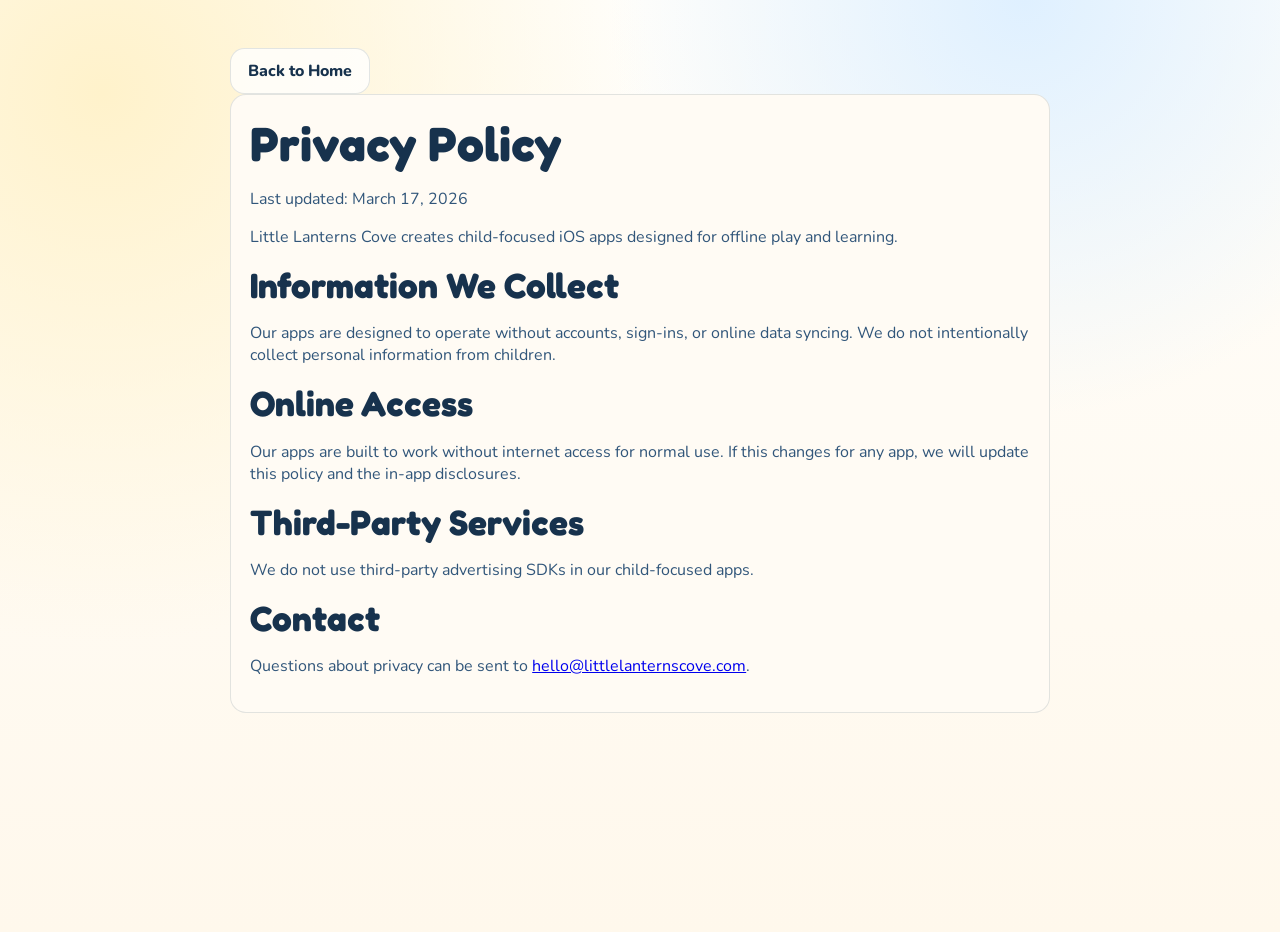
==== privacy.html @ 32317c33 "Initial Little Lanterns Cove site" ====
<!doctype html>
<html lang="en">
  <head>
    <meta charset="utf-8" />
    <meta name="viewport" content="width=device-width, initial-scale=1" />
    <title>Privacy Policy | Little Lanterns Cove</title>
    <meta
      name="description"
      content="Privacy policy for Little Lanterns Cove iOS apps."
    />
    <link rel="preconnect" href="https://fonts.googleapis.com" />
    <link rel="preconnect" href="https://fonts.gstatic.com" crossorigin />
    <link
      href="https://fonts.googleapis.com/css2?family=Fredoka:wght@500;600;700&family=Nunito:wght@500;700;800&display=swap"
      rel="stylesheet"
    />
    <link rel="stylesheet" href="styles.css" />
  </head>
  <body>
    <main class="policy-page">
      <a class="button button-secondary" href="index.html">Back to Home</a>
      <article class="policy-card">
        <h1>Privacy Policy</h1>
        <p>Last updated: March 17, 2026</p>

        <p>
          Little Lanterns Cove creates child-focused iOS apps designed for
          offline play and learning.
        </p>

        <h2>Information We Collect</h2>
        <p>
          Our apps are designed to operate without accounts, sign-ins, or online
          data syncing. We do not intentionally collect personal information from
          children.
        </p>

        <h2>Online Access</h2>
        <p>
          Our apps are built to work without internet access for normal use. If
          this changes for any app, we will update this policy and the in-app
          disclosures.
        </p>

        <h2>Third-Party Services</h2>
        <p>
          We do not use third-party advertising SDKs in our child-focused apps.
        </p>

        <h2>Contact</h2>
        <p>
          Questions about privacy can be sent to
          <a href="mailto:hello@littlelanternscove.com"
            >hello@littlelanternscove.com</a
          >.
        </p>
      </article>
    </main>
  </body>
</html>
---- styles.css ----
:root {
  --bg: #fffaf2;
  --ink: #17324d;
  --ink-soft: #31567a;
  --sun: #ffd36e;
  --coral: #ff8d6b;
  --mint: #8edec6;
  --sky: #8ac8ff;
  --card: #ffffff;
  --line: rgba(23, 50, 77, 0.12);
  --shadow: 0 14px 40px rgba(23, 50, 77, 0.14);
}

*,
*::before,
*::after {
  box-sizing: border-box;
}

html {
  scroll-behavior: smooth;
}

body {
  margin: 0;
  min-height: 100vh;
  font-family: "Nunito", "Avenir Next", "Trebuchet MS", sans-serif;
  color: var(--ink);
  background:
    radial-gradient(circle at 8% 10%, #fff2cb 0%, transparent 38%),
    radial-gradient(circle at 80% 0%, #dff0ff 0%, transparent 30%),
    linear-gradient(180deg, #fffefb 0%, #fff8ec 100%);
  position: relative;
}

.background-shape {
  position: fixed;
  z-index: -1;
  border-radius: 999px;
  opacity: 0.55;
  filter: blur(5px);
}

.shape-one {
  width: 280px;
  height: 280px;
  top: 14vh;
  right: -80px;
  background: linear-gradient(140deg, var(--sun), var(--coral));
}

.shape-two {
  width: 240px;
  height: 240px;
  left: -90px;
  bottom: 10vh;
  background: linear-gradient(150deg, var(--mint), var(--sky));
}

.site-header,
main,
.site-footer {
  width: min(1080px, 92vw);
  margin-inline: auto;
}

.site-header {
  display: flex;
  justify-content: space-between;
  align-items: center;
  padding: 1.3rem 0 0.8rem;
}

.brand {
  display: inline-flex;
  align-items: center;
  gap: 0.6rem;
  color: var(--ink);
  font-family: "Fredoka", "Trebuchet MS", sans-serif;
  font-size: clamp(1.1rem, 1.8vw, 1.35rem);
  font-weight: 700;
  text-decoration: none;
}

.brand-mark {
  display: inline-block;
  font-size: 1.3em;
  transform: rotate(-7deg);
}

.main-nav {
  display: flex;
  gap: 0.9rem;
  flex-wrap: wrap;
}

.main-nav a {
  padding: 0.4rem 0.75rem;
  border-radius: 999px;
  text-decoration: none;
  color: var(--ink);
  font-weight: 700;
}

.main-nav a:hover,
.main-nav a:focus-visible {
  background: #ffffffa8;
}

main {
  padding: 1rem 0 3rem;
}

.hero {
  margin-top: 1rem;
  padding: clamp(1.4rem, 4vw, 2.4rem);
  border: 1px solid var(--line);
  border-radius: 1.6rem;
  background: linear-gradient(
    145deg,
    rgba(255, 255, 255, 0.95),
    rgba(255, 246, 229, 0.86)
  );
  box-shadow: var(--shadow);
  animation: rise-in 500ms ease-out both;
}

.hero-kicker {
  display: inline-block;
  margin: 0 0 0.45rem;
  padding: 0.32rem 0.65rem;
  border-radius: 999px;
  background: #ffe5a6;
  font-weight: 800;
  color: #6f3b0a;
  letter-spacing: 0.01em;
}

h1,
h2,
h3 {
  font-family: "Fredoka", "Trebuchet MS", sans-serif;
  line-height: 1.2;
  margin: 0 0 0.6rem;
}

h1 {
  font-size: clamp(1.8rem, 4vw, 3rem);
  max-width: 16ch;
}

h2 {
  font-size: clamp(1.45rem, 3vw, 2.2rem);
}

h3 {
  font-size: 1.15rem;
}

.hero-copy {
  max-width: 56ch;
  font-size: clamp(1rem, 1.5vw, 1.14rem);
  color: var(--ink-soft);
}

.hero-actions {
  margin-top: 1.1rem;
  display: flex;
  gap: 0.7rem;
  flex-wrap: wrap;
}

.button {
  display: inline-block;
  text-decoration: none;
  font-weight: 800;
  border-radius: 0.9rem;
  padding: 0.7rem 1.05rem;
}

.button-primary {
  background: linear-gradient(130deg, #ff9447, #ff6f5b);
  color: #fffef6;
  box-shadow: 0 8px 18px rgba(255, 111, 91, 0.35);
}

.button-secondary {
  background: #ffffffc7;
  color: var(--ink);
  border: 1px solid var(--line);
}

.apps-section,
.about-section {
  margin-top: clamp(1.8rem, 4vw, 2.8rem);
}

.section-heading p {
  margin: 0;
  color: var(--ink-soft);
}

.app-grid {
  margin-top: 1.1rem;
  display: grid;
  gap: 1rem;
  grid-template-columns: repeat(auto-fit, minmax(220px, 1fr));
}

.app-card {
  border: 1px solid var(--line);
  border-radius: 1.15rem;
  padding: 1rem;
  background: var(--card);
  box-shadow: 0 8px 24px rgba(23, 50, 77, 0.08);
  transform: translateY(14px);
  opacity: 0;
  animation: rise-in 520ms ease-out forwards;
  animation-delay: var(--delay, 0ms);
}

.app-card h3 {
  margin-bottom: 0.3rem;
}

.app-subtitle {
  margin: 0 0 0.75rem;
  color: var(--ink-soft);
}

.app-meta {
  margin: 0 0 0.85rem;
  font-size: 0.95rem;
}

.pill {
  display: inline-block;
  padding: 0.24rem 0.6rem;
  border-radius: 999px;
  background: #ecf7ff;
  color: #0f4c7e;
  font-size: 0.86rem;
  font-weight: 800;
}

.app-card .button {
  width: 100%;
  text-align: center;
}

.button-disabled {
  background: #edf1f7;
  color: #5d6f83;
  border: 1px solid #d8e1eb;
  cursor: default;
}

.feature-grid {
  display: grid;
  gap: 1rem;
  grid-template-columns: repeat(auto-fit, minmax(200px, 1fr));
}

.feature-card {
  padding: 1rem;
  border-radius: 1.1rem;
  background: #fff;
  border: 1px solid var(--line);
}

.feature-card p {
  margin: 0;
  color: var(--ink-soft);
}

.site-footer {
  margin-top: 1.2rem;
  padding-bottom: 2.4rem;
  font-size: 0.95rem;
}

.site-footer p {
  margin: 0.45rem 0;
}

.site-footer a {
  color: #1552a8;
}

.policy-page {
  width: min(820px, 92vw);
  margin: 2rem auto 3rem;
}

.policy-card {
  border: 1px solid var(--line);
  border-radius: 1rem;
  padding: 1.2rem;
  background: #fffbf4;
}

.policy-card h2 {
  margin-top: 1rem;
}

.policy-card p,
.policy-card li {
  color: var(--ink-soft);
}

@keyframes rise-in {
  from {
    opacity: 0;
    transform: translateY(18px);
  }
  to {
    opacity: 1;
    transform: translateY(0);
  }
}

@media (max-width: 740px) {
  .site-header {
    gap: 0.9rem;
    flex-direction: column;
    align-items: flex-start;
  }
}

@media (prefers-reduced-motion: reduce) {
  *,
  *::before,
  *::after {
    animation-duration: 0.01ms !important;
    animation-iteration-count: 1 !important;
    transition-duration: 0.01ms !important;
    scroll-behavior: auto !important;
  }
}
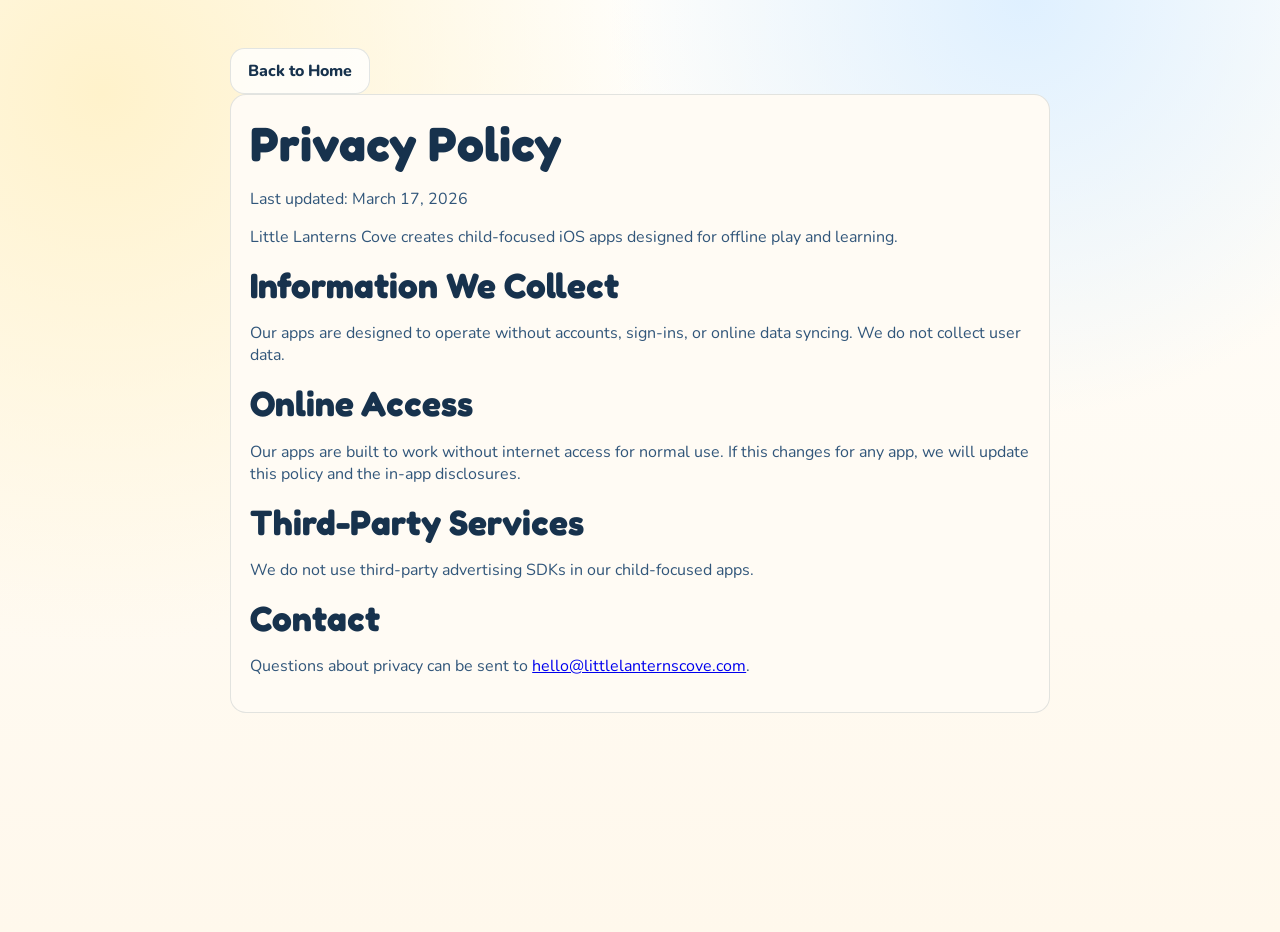
==== commit afe76bb5: "Clarify offline mode and no user data collection" ====
--- a/privacy.html
+++ b/privacy.html
@@ -31,8 +31,7 @@
         <h2>Information We Collect</h2>
         <p>
           Our apps are designed to operate without accounts, sign-ins, or online
-          data syncing. We do not intentionally collect personal information from
-          children.
+          data syncing. We do not collect user data.
         </p>
 
         <h2>Online Access</h2>
--- a/styles.css
+++ b/styles.css
@@ -208,6 +208,8 @@
 }
 
 .app-card {
+  display: flex;
+  flex-direction: column;
   border: 1px solid var(--line);
   border-radius: 1.15rem;
   padding: 1rem;
@@ -220,7 +222,175 @@
 }
 
 .app-card h3 {
-  margin-bottom: 0.3rem;
+  margin: 0;
+}
+
+.app-media {
+  position: relative;
+  aspect-ratio: 16 / 7;
+  min-height: 155px;
+  border-radius: 0.85rem;
+  overflow: hidden;
+  margin-bottom: 0.8rem;
+  border: 1px solid var(--line);
+  background: linear-gradient(135deg, #eef4ff, #f7fbff);
+}
+
+.app-media-image {
+  display: block;
+  width: 100%;
+  height: 100%;
+  object-fit: cover;
+  object-position: var(--media-position, 50% 50%);
+}
+
+.app-media-contain {
+  object-fit: contain;
+  background: linear-gradient(145deg, #f4f8ff, #fffdf6);
+}
+
+.app-media-overlay {
+  position: absolute;
+  left: 50%;
+  top: 56%;
+  width: 68%;
+  max-width: 360px;
+  transform: translate(-50%, -50%);
+  pointer-events: none;
+  filter: drop-shadow(0 6px 12px rgba(0, 0, 0, 0.45));
+}
+
+.app-media-baby {
+  background: linear-gradient(135deg, #fdf5ef, #f4fff6);
+}
+
+.app-media-baby::after {
+  content: "";
+  position: absolute;
+  inset: 0;
+  background: linear-gradient(
+    180deg,
+    rgba(255, 255, 255, 0.06) 0%,
+    rgba(2, 40, 15, 0.12) 100%
+  );
+  pointer-events: none;
+}
+
+.app-media-cave {
+  background: #061033;
+}
+
+.app-media-cave::before {
+  content: "";
+  position: absolute;
+  inset: 0;
+  background:
+    linear-gradient(180deg, rgba(3, 7, 20, 0.48) 0%, rgba(3, 7, 20, 0.06) 28%),
+    linear-gradient(0deg, rgba(3, 7, 20, 0.52) 0%, rgba(3, 7, 20, 0.03) 25%);
+  pointer-events: none;
+}
+
+.app-media-baby-board {
+  background: #f8f5ef;
+}
+
+.baby-board {
+  display: grid;
+  grid-template-columns: repeat(3, minmax(0, 1fr));
+  height: 100%;
+}
+
+.baby-lane {
+  position: relative;
+  display: flex;
+  flex-direction: column;
+  align-items: center;
+  justify-content: center;
+  gap: 0.45rem;
+  padding: 0.5rem 0.3rem;
+  text-align: center;
+}
+
+.baby-lane::before {
+  content: "";
+  position: absolute;
+  inset: 0;
+  background-image: url("assets/apps/baby-bracket-dots.png");
+  background-size: 19px 19px;
+  background-repeat: repeat;
+  opacity: 0.25;
+  pointer-events: none;
+}
+
+.baby-lane + .baby-lane {
+  box-shadow: inset 1px 0 0 rgba(0, 0, 0, 0.08);
+}
+
+.baby-lane-girl {
+  background-color: #ff6f86;
+}
+
+.baby-lane-neutral {
+  background-color: #8bc478;
+}
+
+.baby-lane-boy {
+  background-color: #56bfea;
+}
+
+.baby-lane-icon {
+  position: relative;
+  z-index: 1;
+  width: 50px;
+  height: 50px;
+  object-fit: contain;
+  filter: drop-shadow(0 3px 6px rgba(0, 0, 0, 0.22));
+}
+
+.baby-lane-icon-neutral {
+  width: 56px;
+  height: 56px;
+  filter:
+    brightness(0) saturate(100%) invert(74%) sepia(74%) saturate(772%)
+    hue-rotate(355deg) brightness(104%) contrast(102%)
+    drop-shadow(0 3px 6px rgba(0, 0, 0, 0.22));
+}
+
+.baby-lane-label {
+  position: relative;
+  z-index: 1;
+  margin: 0;
+  color: #fff;
+  font-family: "Fredoka", "Trebuchet MS", sans-serif;
+  font-size: clamp(0.72rem, 1.5vw, 0.94rem);
+  line-height: 1.05;
+  text-shadow: 0 1px 2px rgba(0, 0, 0, 0.22);
+}
+
+.app-title-row {
+  display: flex;
+  align-items: center;
+  gap: 0.5rem;
+  margin-bottom: 0.35rem;
+}
+
+.app-icon {
+  display: inline-flex;
+  width: 1.95rem;
+  height: 1.95rem;
+  align-items: center;
+  justify-content: center;
+  border-radius: 0.7rem;
+  background: linear-gradient(145deg, #fff2cf, #ffe1d7);
+  border: 1px solid var(--line);
+  overflow: hidden;
+  font-size: 1.05rem;
+}
+
+.app-icon-image {
+  width: 100%;
+  height: 100%;
+  object-fit: cover;
 }
 
 .app-subtitle {
@@ -231,6 +401,12 @@
 .app-meta {
   margin: 0 0 0.85rem;
   font-size: 0.95rem;
+}
+
+.app-note {
+  margin: 0 0 0.95rem;
+  color: var(--ink-soft);
+  font-size: 0.92rem;
 }
 
 .pill {
@@ -246,6 +422,7 @@
 .app-card .button {
   width: 100%;
   text-align: center;
+  margin-top: auto;
 }
 
 .button-disabled {
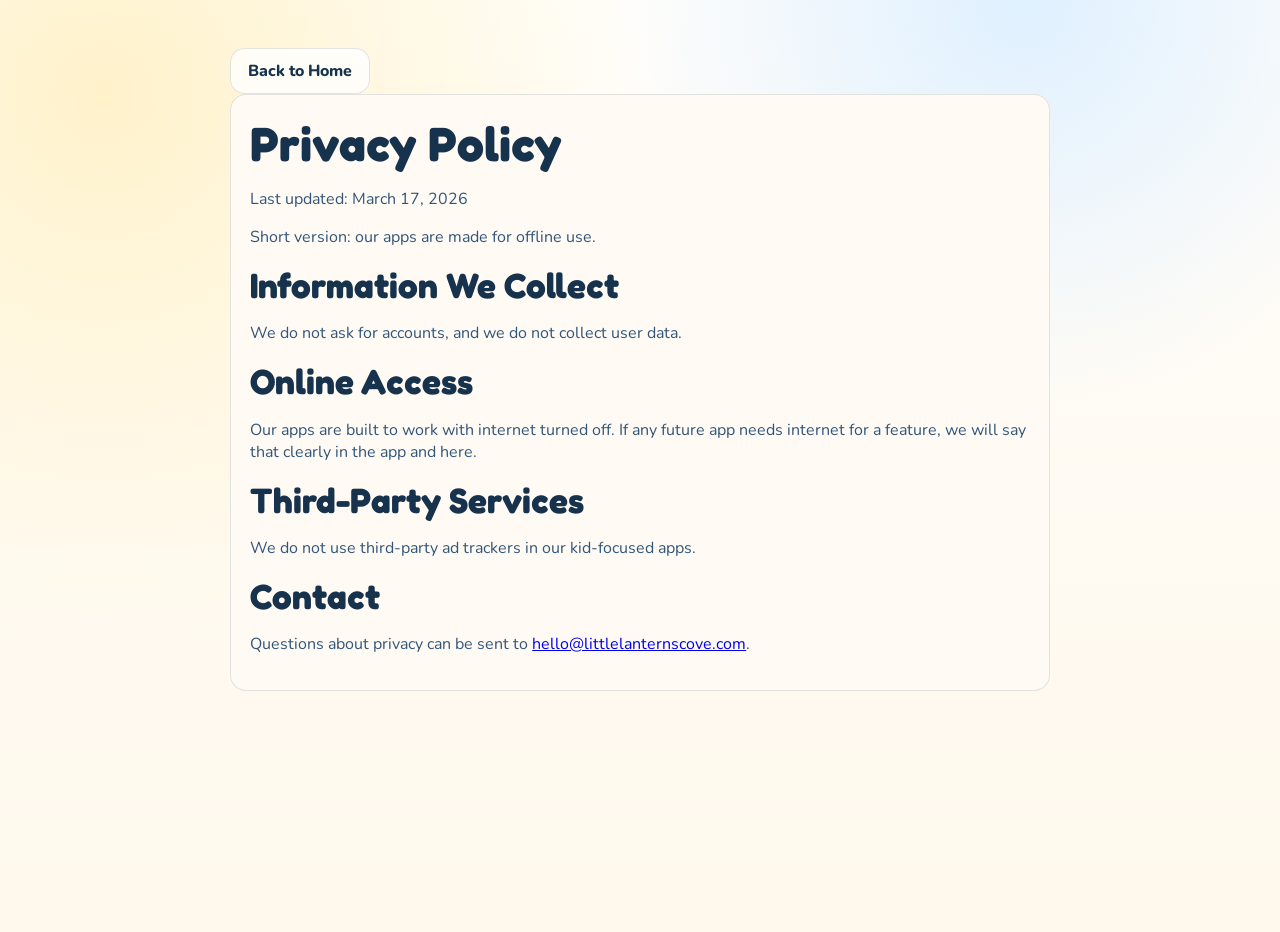
==== commit bfff24e9: "Rewrite site copy in plain, human language" ====
--- a/privacy.html
+++ b/privacy.html
@@ -24,26 +24,24 @@
         <p>Last updated: March 17, 2026</p>
 
         <p>
-          Little Lanterns Cove creates child-focused iOS apps designed for
-          offline play and learning.
+          Short version: our apps are made for offline use.
         </p>
 
         <h2>Information We Collect</h2>
         <p>
-          Our apps are designed to operate without accounts, sign-ins, or online
-          data syncing. We do not collect user data.
+          We do not ask for accounts, and we do not collect user data.
         </p>
 
         <h2>Online Access</h2>
         <p>
-          Our apps are built to work without internet access for normal use. If
-          this changes for any app, we will update this policy and the in-app
-          disclosures.
+          Our apps are built to work with internet turned off. If any future
+          app needs internet for a feature, we will say that clearly in the app
+          and here.
         </p>
 
         <h2>Third-Party Services</h2>
         <p>
-          We do not use third-party advertising SDKs in our child-focused apps.
+          We do not use third-party ad trackers in our kid-focused apps.
         </p>
 
         <h2>Contact</h2>
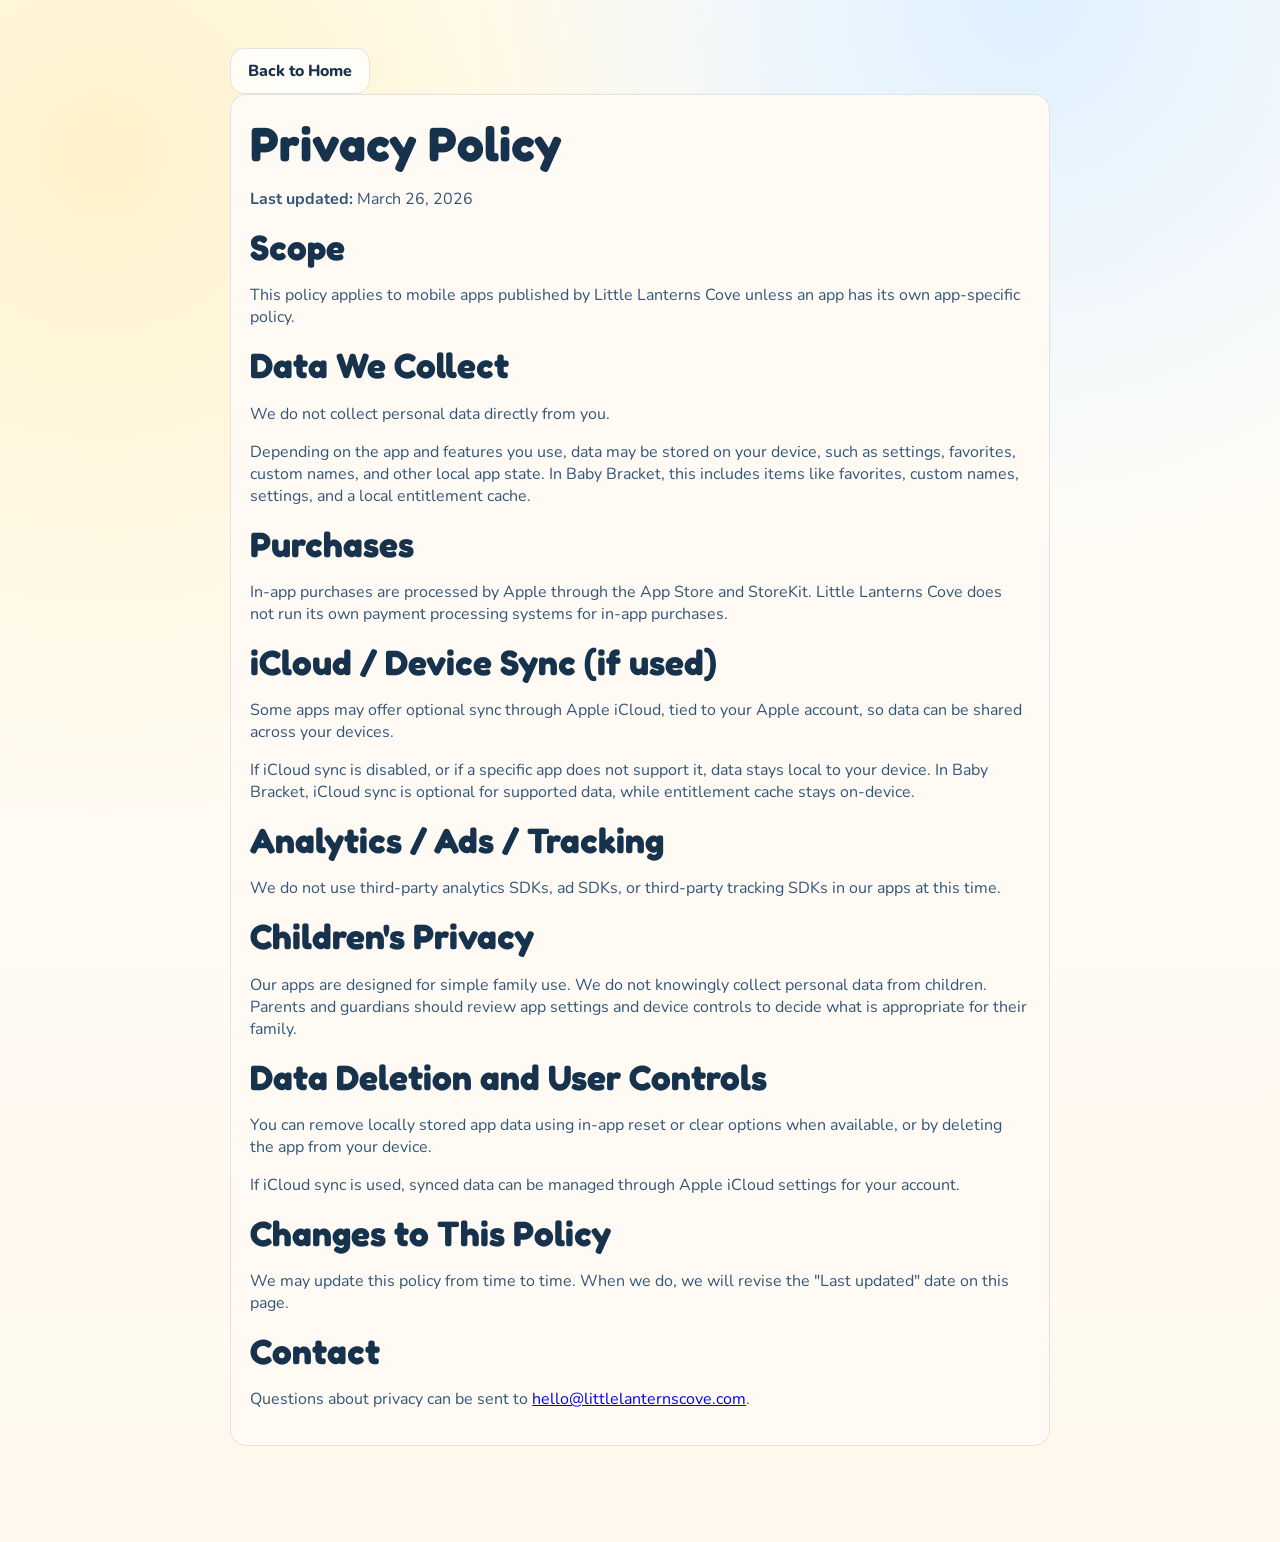
==== commit 758649d2: "Update privacy policy for all apps and Baby Bracket" ====
--- a/privacy.html
+++ b/privacy.html
@@ -8,6 +8,9 @@
       name="description"
       content="Privacy policy for Little Lanterns Cove iOS apps."
     />
+    <link rel="icon" type="image/png" sizes="32x32" href="favicon-32.png?v=3" />
+    <link rel="icon" type="image/png" sizes="16x16" href="favicon-16.png?v=3" />
+    <link rel="apple-touch-icon" sizes="180x180" href="apple-touch-icon.png?v=3" />
     <link rel="preconnect" href="https://fonts.googleapis.com" />
     <link rel="preconnect" href="https://fonts.gstatic.com" crossorigin />
     <link
@@ -21,27 +24,71 @@
       <a class="button button-secondary" href="index.html">Back to Home</a>
       <article class="policy-card">
         <h1>Privacy Policy</h1>
-        <p>Last updated: March 17, 2026</p>
+        <p><strong>Last updated:</strong> March 26, 2026</p>
 
+        <h2>Scope</h2>
         <p>
-          Short version: our apps are made for offline use.
+          This policy applies to mobile apps published by Little Lanterns Cove
+          unless an app has its own app-specific policy.
         </p>
 
-        <h2>Information We Collect</h2>
+        <h2>Data We Collect</h2>
         <p>
-          We do not ask for accounts, and we do not collect user data.
+          We do not collect personal data directly from you.
+        </p>
+        <p>
+          Depending on the app and features you use, data may be stored on your
+          device, such as settings, favorites, custom names, and other local
+          app state. In Baby Bracket, this includes items like favorites,
+          custom names, settings, and a local entitlement cache.
         </p>
 
-        <h2>Online Access</h2>
+        <h2>Purchases</h2>
         <p>
-          Our apps are built to work with internet turned off. If any future
-          app needs internet for a feature, we will say that clearly in the app
-          and here.
+          In-app purchases are processed by Apple through the App Store and
+          StoreKit. Little Lanterns Cove does not run its own payment
+          processing systems for in-app purchases.
         </p>
 
-        <h2>Third-Party Services</h2>
+        <h2>iCloud / Device Sync (if used)</h2>
         <p>
-          We do not use third-party ad trackers in our kid-focused apps.
+          Some apps may offer optional sync through Apple iCloud, tied to your
+          Apple account, so data can be shared across your devices.
+        </p>
+        <p>
+          If iCloud sync is disabled, or if a specific app does not support it,
+          data stays local to your device. In Baby Bracket, iCloud sync is
+          optional for supported data, while entitlement cache stays on-device.
+        </p>
+
+        <h2>Analytics / Ads / Tracking</h2>
+        <p>
+          We do not use third-party analytics SDKs, ad SDKs, or third-party
+          tracking SDKs in our apps at this time.
+        </p>
+
+        <h2>Children's Privacy</h2>
+        <p>
+          Our apps are designed for simple family use. We do not knowingly
+          collect personal data from children. Parents and guardians should
+          review app settings and device controls to decide what is appropriate
+          for their family.
+        </p>
+
+        <h2>Data Deletion and User Controls</h2>
+        <p>
+          You can remove locally stored app data using in-app reset or clear
+          options when available, or by deleting the app from your device.
+        </p>
+        <p>
+          If iCloud sync is used, synced data can be managed through Apple
+          iCloud settings for your account.
+        </p>
+
+        <h2>Changes to This Policy</h2>
+        <p>
+          We may update this policy from time to time. When we do, we will
+          revise the "Last updated" date on this page.
         </p>
 
         <h2>Contact</h2>
--- a/styles.css
+++ b/styles.css
@@ -420,7 +420,12 @@
 }
 
 .app-card .button {
+  display: inline-flex;
+  align-items: center;
+  justify-content: center;
   width: 100%;
+  min-height: 2.8rem;
+  line-height: 1.2;
   text-align: center;
   margin-top: auto;
 }
